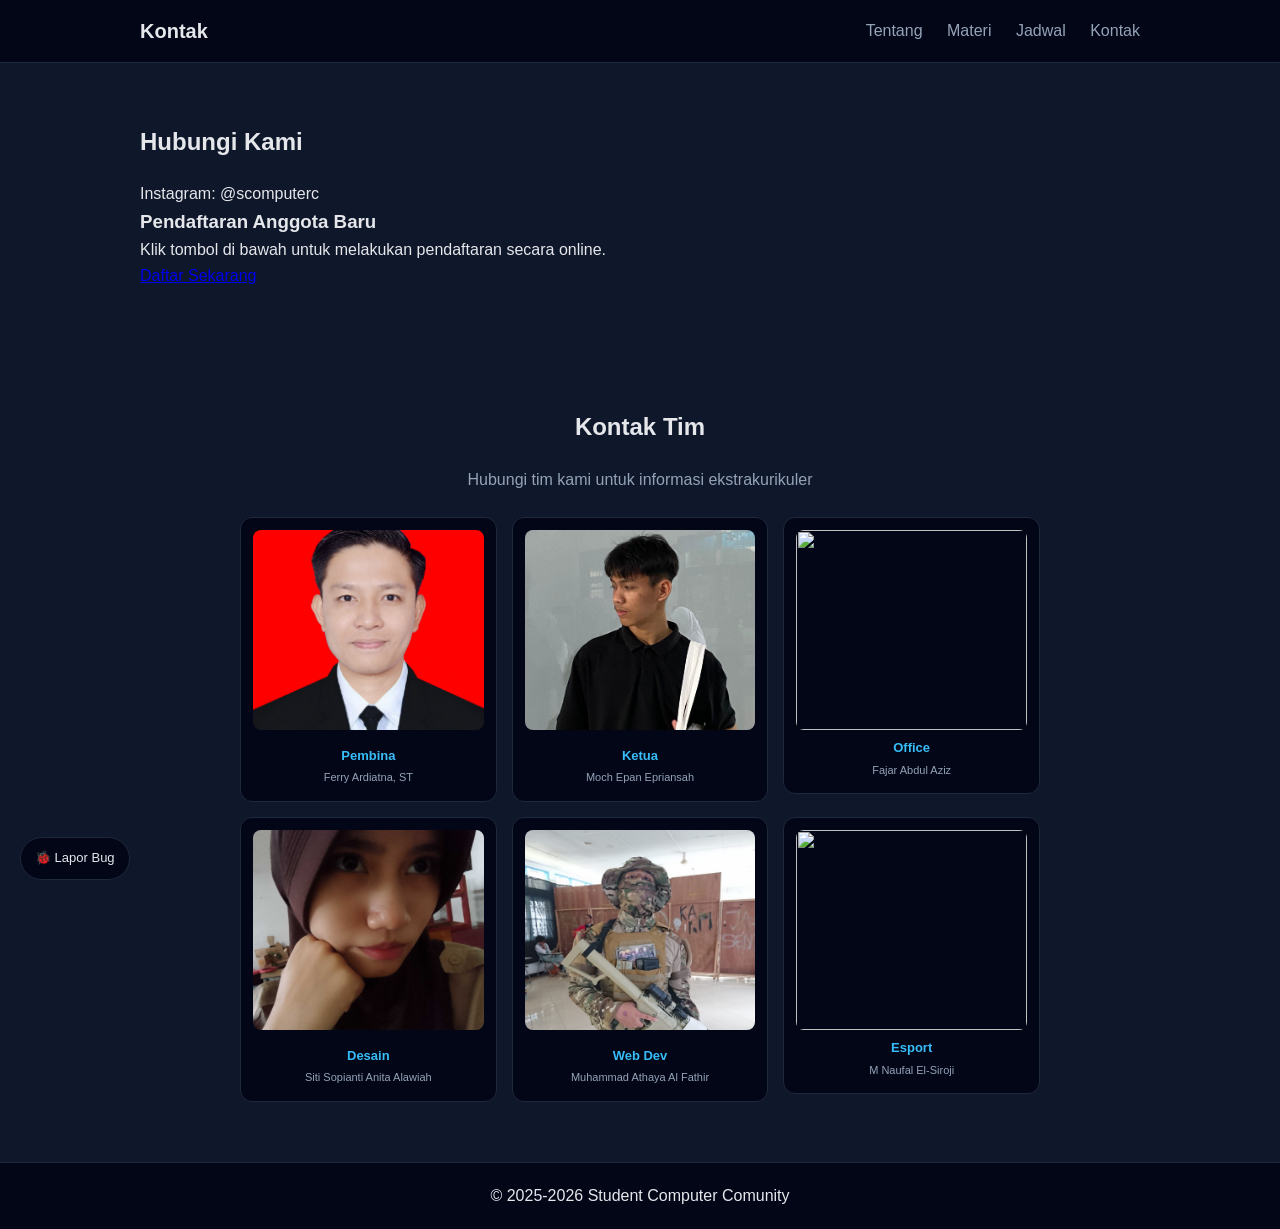
==== kontak.html @ 4fe8ccf8 "Add files via upload" ====
<!DOCTYPE html>
<html lang="id">
<head>
<meta charset="UTF-8">
<meta name="viewport" content="width=device-width, initial-scale=1.0">
<title>Student Computer Comunity</title>
<link rel="stylesheet" href="style.css">
</head>
<body>

<header>
    <div class="container">
        <h1>Kontak</h1>
        <nav>
            <a href="index.html">Tentang</a>
            <a href="materi.html">Materi</a>
            <a href="jadwal.html">Jadwal</a>
            <a href="kontak.html">Kontak</a>
        </nav>
    </div>
</header>

<section class="section">
    <div class="container">
        <h2>Hubungi Kami</h2>
        <p>Instagram: @scomputerc</p>

         <div class="daftar-box">
            <h3>Pendaftaran Anggota Baru</h3>
            <p>Klik tombol di bawah untuk melakukan pendaftaran secara online.</p>

            <a href="https://docs.google.com/forms/d/e/1FAIpQLSdtZOhZoq8xDYzt17m156PNuku2WBu5T53RCwvS0XyKBV5E-A/viewform" target="_blank" class="btn-primary">
                Daftar Sekarang </a>
    </div>
</section>
<!-- SECTION KONTAK -->

<section class="section">
    <div class="container">
        <h2 style="text-align:center;">Kontak Tim</h2>
        <p style="text-align:center; color:#94a3b8; margin-bottom:25px;">
            Hubungi tim kami untuk informasi ekstrakurikuler
        </p>


    <div class="grid-kontak">

        <!-- PEMBINA -->
        <a href="https://wa.me/6281234567890" target="_blank" class="contact-link">
            <div class="contact-card">
                <img src="aset/pak1.jpeg">
                <h3>Pembina</h3>
                <p>Ferry Ardiatna, ST</p>
            </div>
        </a>

        <!-- KETUA -->
        <a href="https://wa.me/6285861412070" target="_blank" class="contact-link">
            <div class="contact-card">
                <img src="aset/evan.jpeg">
                <h3>Ketua</h3>
                <p>Moch Epan Epriansah</p>
            </div>
        </a>

        <!-- OFFICE -->
        <a href="https://wa.me/6285924184697" target="_blank" class="contact-link">
            <div class="contact-card">
                <img src="aset/Fajar.jpeg">
                <h3>Office</h3>
                <p>Fajar Abdul Aziz</p>
            </div>
        </a>

        <!-- DESAIN -->
        <a href="https://wa.me/6289526590688" target="_blank" class="contact-link">
            <div class="contact-card">
                <img src="aset/nita.jpeg">
                <h3>Desain</h3>
                <p>Siti Sopianti Anita Alawiah</p>
            </div>
        </a>

        <!-- WEB -->
        <a href="https://wa.me/6285220540079" target="_blank" class="contact-link">
            <div class="contact-card">
                <img src="aset/gw2.jpeg">
                <h3>Web Dev</h3>
                <p>Muhammad Athaya Al Fathir</p>
            </div>
        </a>

        <!-- ESPORT -->
        <a href="https://wa.me/6283893235181" target="_blank" class="contact-link">
            <div class="contact-card">
                <img src="aset/Nopal.jpeg">
                <h3>Esport</h3>
                <p>M Naufal El-Siroji</p>
            </div>
        </a>

    </div>
</div>


</section>

<style>
/* GRID RAPAT & GAK BOLONG */
.grid-kontak {
    display: grid;
    grid-template-columns: repeat(3, 1fr);
    gap: 15px;
    max-width: 800px;
    margin: auto;
}

/* RESPONSIVE */
@media (max-width: 768px) {
    .grid-kontak {
        grid-template-columns: repeat(2, 1fr);
    }
}

@media (max-width: 480px) {
    .grid-kontak {
        grid-template-columns: 1fr;
    }
}

/* LINK */
.contact-link {
    text-decoration: none;
    color: inherit;
}

/* CARD COMPACT */
.contact-card {
    background: #020617;
    padding: 12px;
    border-radius: 12px;
    border: 1px solid #1e293b;
    text-align: center;
    transition: 0.25s;
}

/* HOVER */
.contact-card:hover {
    transform: translateY(-4px);
    border-color: #38bdf8;
}

/* FOTO */
.contact-card img {
    width: 100%;
    height: 200px;
    object-fit: cover;
    border-radius: 8px;
    margin-bottom: 8px;
}

/* TEXT */
.contact-card h3 {
    font-size: 13px;
    margin-bottom: 3px;
    color: #38bdf8;
}

.contact-card p {
    font-size: 11px;
    margin: 2px 0;
    color: #94a3b8;
}
</style>

<!-- TOMBOL LAPOR BUG -->

<a href="https://wa.me/6285220540079?text=Halo%20saya%20ingin%20melaporkan%20bug%20di%20website%20SCC"
target="_blank"
class="bug-button">
🐞 Lapor Bug </a>

<style>
.bug-button {
    position: fixed;
    bottom: 20px;
    left: 20px;
    background: #020617;
    color: #e5e7eb;
    padding: 10px 14px;
    border-radius: 25px;
    border: 1px solid #1e293b;
    font-size: 13px;
    text-decoration: none;
    transition: 0.3s;
    z-index: 999;
}

/* HOVER */
.bug-button:hover {
    background: #38bdf8;
    color: #020617;
    transform: translateY(-2px);
}

/* KLIK */
.bug-button:active {
    transform: scale(0.95);
}
</style>
<footer>
    <p>© 2025-2026 Student Computer Comunity</p>
</footer>
</body>
</html>
---- style.css ----
* {
    margin: 0;
    padding: 0;
    box-sizing: border-box;
    font-family: "Segoe UI", Arial, sans-serif;
}

body {
    background: #0f172a;
    color: #e5e7eb;
    line-height: 1.6;
}

/* container */
.container {
    width: 90%;
    max-width: 1000px;
    margin: auto;
}

/* header */
header {
    background: #020617;
    border-bottom: 1px solid #1e293b;
}

header .container {
    display: flex;
    justify-content: space-between;
    align-items: center;
    padding: 15px 0;
}

header h1 {
    font-size: 20px;
}

nav a {
    margin-left: 20px;
    text-decoration: none;
    color: #94a3b8;
    transition: 0.2s;
}

nav a:hover {
    color: #38bdf8;
}

/* hero */
.hero {
    padding: 80px 0;
    text-align: center;
}

.hero h2 {
    font-size: 32px;
    margin-bottom: 10px;
}

.hero p {
    color: #94a3b8;
}

/* section */
.section {
    padding: 60px 0;
}

.section h2 {
    margin-bottom: 20px;
}

.section.alt {
    background: #020617;
}

/* section1 */
.section1 {
    padding: 60px 0;
    text-align: center;
}

.section1 h2 {
    margin-bottom: 20px;
}

.section1.alt {
    background: #020617;
}

/* grid */
.grid {
    display: grid;
    grid-template-columns: repeat(auto-fit, minmax(250px, 1fr));
    gap: 10px;
}

/* card */
.card {
    background: #020617;
    padding: 20px;
    border-radius: 10px;
    border: 1px solid #1e293b;
    transition: 0.3s;
}

.card:hover {
    transform: translateY(-5px);
    border-color: #38bdf8;
}

/* card1 */
.card1 {
    background: #020617;
    padding: 20px;
    border-radius: 10px;
    border: 1px solid #1e293b;
    transition: 0.3s;
}

.card1:hover {
    transform: translateY(-5px);
    border-color: #38bdf8;
}

.profile-card img {
width: 50%;
height: 50px; /* dipendekin biar gak makan tempat */
object-fit: cover;
}

/* jadwal */
.jadwal li {
    list-style: none;
    margin: 10px 0;
}

.jadwal span {
    display: inline-block;
    width: 80px;
    font-weight: bold;
}

/* footer */
footer {
    text-align: center;
    padding: 20px;
    background: #020617;
    border-top: 1px solid #1e293b;
}
.link {
    text-decoration: none;
    color: inherit;
    display: block;
}

.card {
    cursor: pointer;
}
/* CARD */
.profile-card {
background: #020617;
border-radius: 15px;
width: 260px; /* diperkecil */
border: 1px solid #1e293b;
overflow: hidden;
transition: 0.3s;
}

.profile-card:hover {
transform: translateY(-5px);
border-color: #38bdf8;
}

/* FOTO */
.profile-card img {
width: 100%;
height: 250px; /* dipendekin biar gak makan tempat */
object-fit: cover;
}

/* ISI */
.profile-card .content {
padding: 12px;
font-size: 12px; /* kecil tapi masih kebaca */
line-height: 1.4;
}

/* JUDUL */
.profile-card h3 {
font-size: 14px;
margin-bottom: 6px;
}

/* PARAGRAF */
.profile-card p {
margin: 3px 0;
}

/* GRID BIAR GAK PANJANG KE BAWAH */
.grid-info {
display: grid;
grid-template-columns: 1fr 1fr;
gap: 8px;
margin-top: 5px;
}

/* LIST */
.profile-card ul {
padding-left: 15px;
margin: 3px 0;
}

.profile-card li {
margin-bottom: 2px;
font-size: 11px;
}

/* BIAR KIRI - KANAN */
.profile-group {
    display: flex;
    justify-content: center;
    gap: 30px;
    flex-wrap: wrap;
}

.grid1 {
    display: grid;
    grid-template-columns: repeat(auto-fit, minmax(250px, 1fr));
    gap: 15px;
}

.card1 img {
    width: 100%;
    height: 200px;
    object-fit: cover;
    border-radius: 10px;
}

.lightbox {
    display: none;
    position: fixed;
    z-index: 999;
    top: 0;
    left: 0;
    width: 100%;
    height: 100%;
    background: rgba(0,0,0,0.9);
    justify-content: center;
    align-items: center;
}

.lightbox-img {
    max-width: 80%;
    max-height: 80%;
    border-radius: 10px;
}

.close {
    position: absolute;
    top: 20px;
    right: 30px;
    font-size: 30px;
    color: white;
    cursor: pointer;
}

.judul-kategori {
    margin: 25px 0 10px;
    font-size: 18px;
}

/* BARIS FOTO */
.karya-row {
    display: flex;
    gap: 15px;
    overflow-x: auto; /* bisa di scroll samping */
    padding-bottom: 10px;
}

/* GAMBAR */
.karya-row img {
    width: 200px;
    height: 140px;
    object-fit: cover;
    border-radius: 10px;
    flex-shrink: 0;
    cursor: pointer;
    transition: 0.3s;
}

.karya-row img:hover {
    transform: scale(1.05);

}.karya-row::-webkit-scrollbar {
    display: none;
}

.karya-item {
    text-align: center;
    flex-shrink: 0;
}

.karya-item p {
    margin-top: 6px;
    font-size: 12px;
    color: #94a3b8;
}

.karya-wrapper {
    position: relative;
    display: flex;
    align-items: center;
}

.karya-row {
    display: flex;
    gap: 15px;
    overflow: hidden;
    scroll-behavior: smooth;
}

/* tombol panah */
.arrow {
    background: rgba(0,0,0,0.6);
    border: none;
    color: white;
    font-size: 20px;
    padding: 10px;
    cursor: pointer;
    border-radius: 50%;
    position: absolute;
    z-index: 2;
    transition: 0.3s;
}

.arrow:hover {
    background: #38bdf8;
}

/* posisi */
.arrow.left {
    left: -10px;
}

.arrow.right {
    right: -10px;
}

.card h3 {
    margin-bottom: 10px;
    color: #38bdf8;
}

.card p {
    font-size: 14px;
    margin: 4px 0;
}
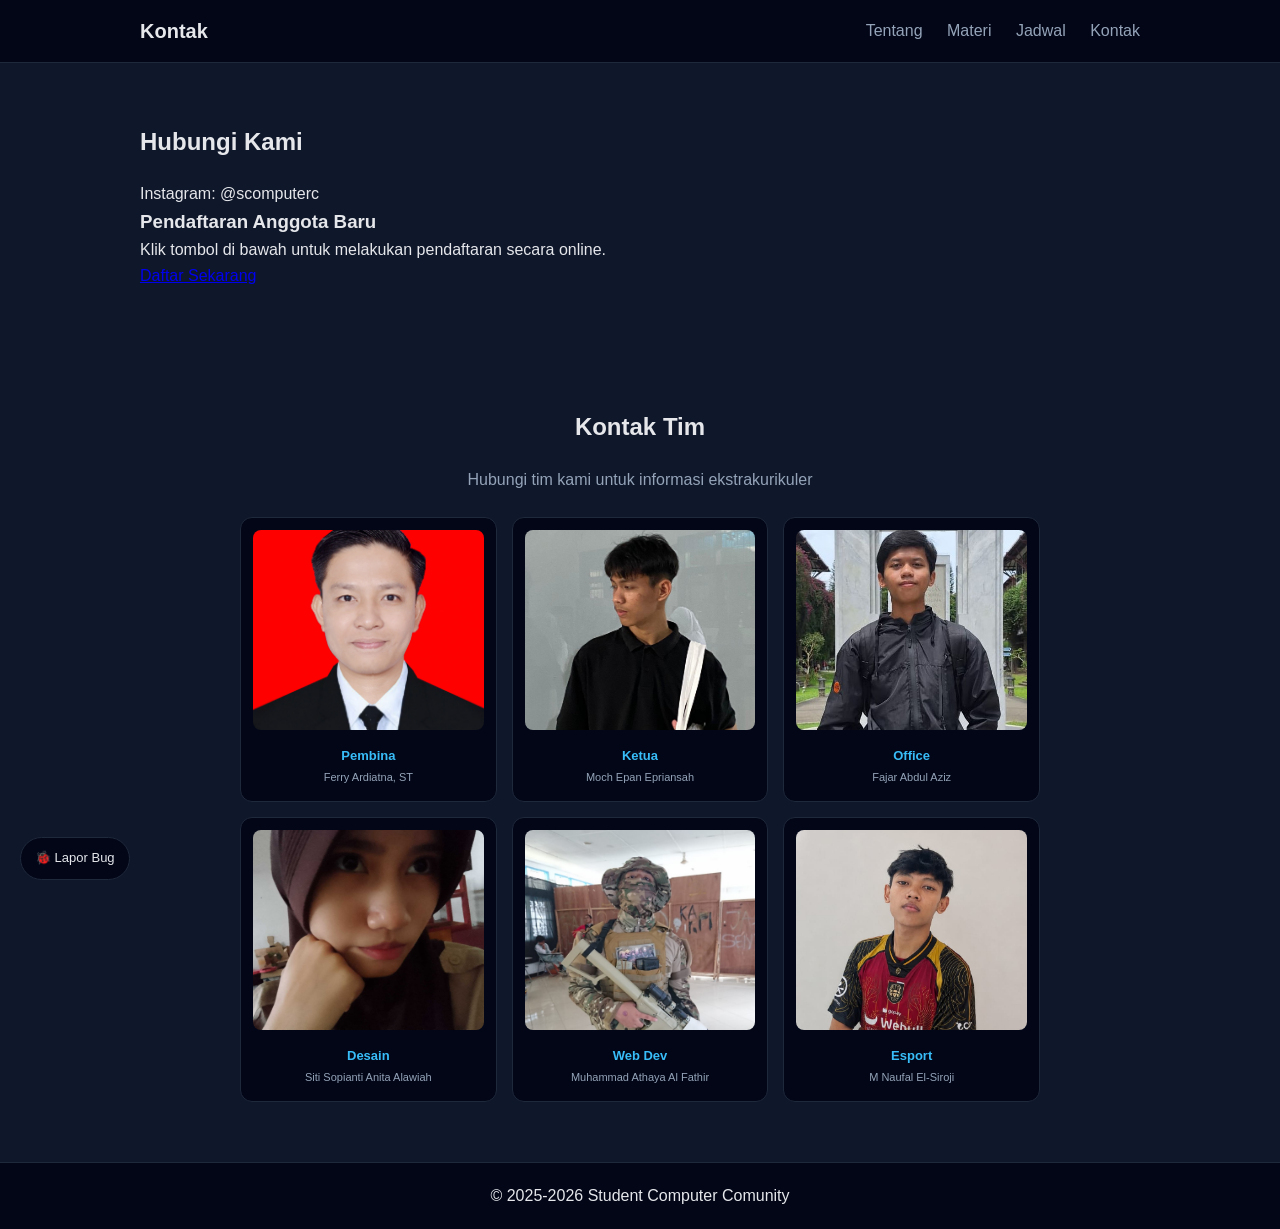
==== commit f6bb7773: "Update kontak.html" ====
--- a/kontak.html
+++ b/kontak.html
@@ -66,7 +66,7 @@
         <!-- OFFICE -->
         <a href="https://wa.me/6285924184697" target="_blank" class="contact-link">
             <div class="contact-card">
-                <img src="aset/Fajar.jpeg">
+                <img src="aset/fajar.jpeg">
                 <h3>Office</h3>
                 <p>Fajar Abdul Aziz</p>
             </div>
@@ -93,7 +93,7 @@
         <!-- ESPORT -->
         <a href="https://wa.me/6283893235181" target="_blank" class="contact-link">
             <div class="contact-card">
-                <img src="aset/Nopal.jpeg">
+                <img src="aset/nopal.jpeg">
                 <h3>Esport</h3>
                 <p>M Naufal El-Siroji</p>
             </div>
@@ -212,4 +212,4 @@
     <p>© 2025-2026 Student Computer Comunity</p>
 </footer>
 </body>
-</html>         +</html>         
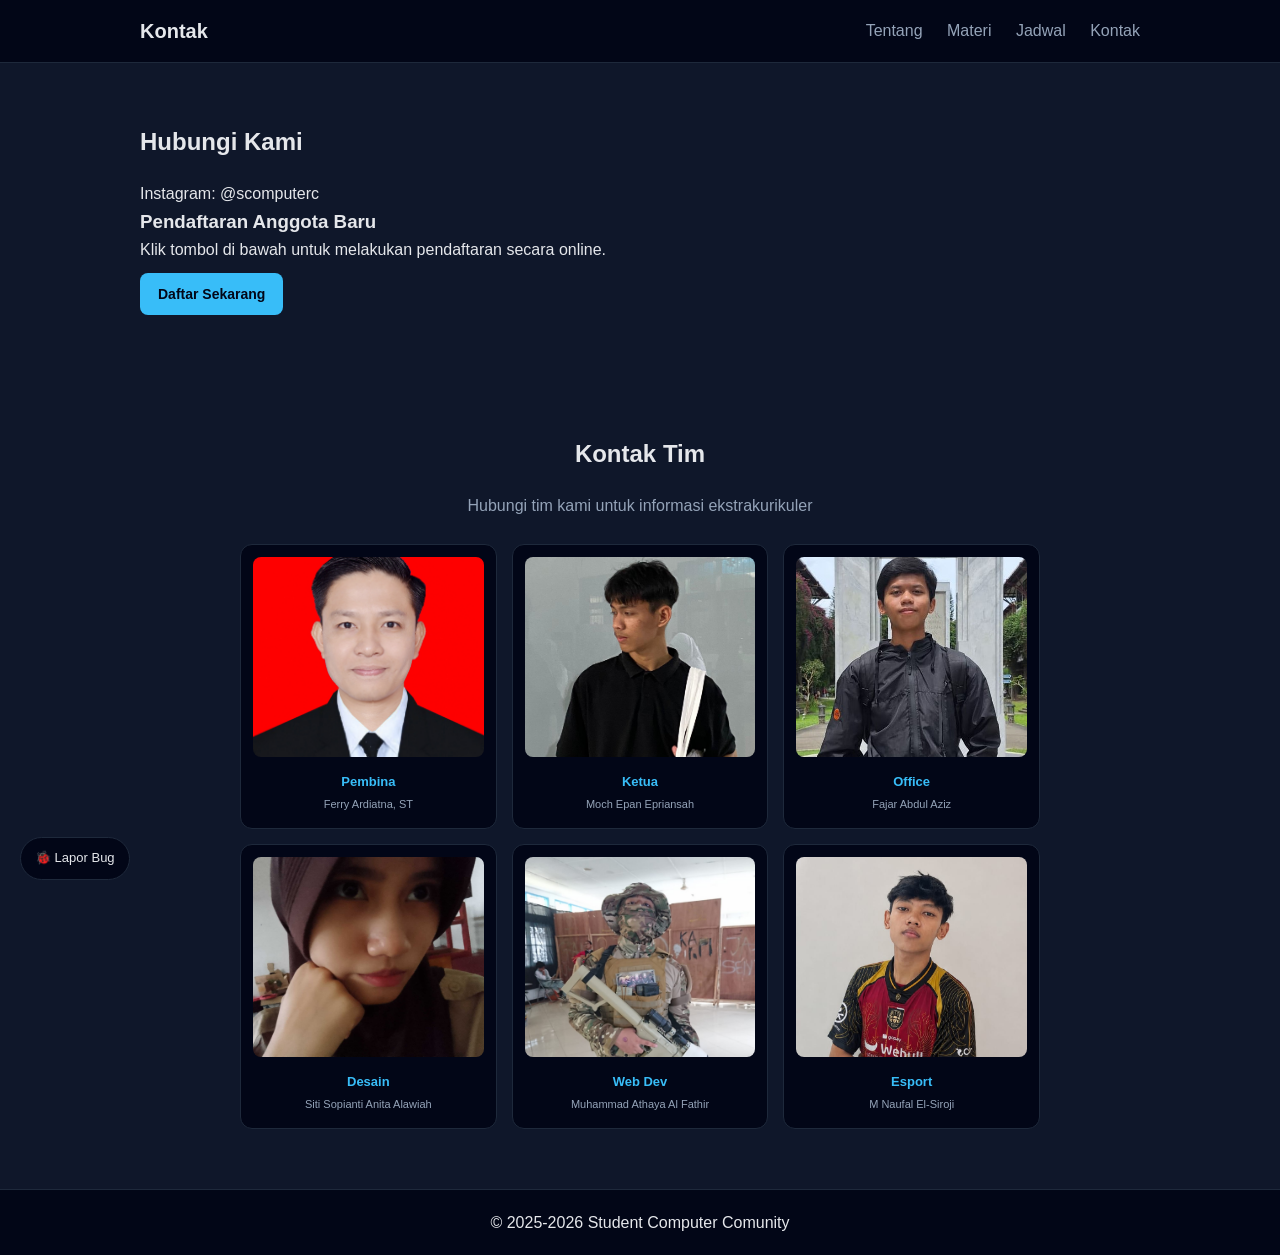
==== commit ac071199: "Fix HTML structure and update contact links" ====
--- a/kontak.html
+++ b/kontak.html
@@ -29,7 +29,7 @@
             <h3>Pendaftaran Anggota Baru</h3>
             <p>Klik tombol di bawah untuk melakukan pendaftaran secara online.</p>
 
-            <a href="https://docs.google.com/forms/d/e/1FAIpQLSdtZOhZoq8xDYzt17m156PNuku2WBu5T53RCwvS0XyKBV5E-A/viewform" target="_blank" class="btn-primary">
+            <a href="https://docs.google.com/forms/d/e/1FAIpQLSeu6NscI8KH7SRXEQxO1yB6qIVTF4rXGdcJQSAB2-ouNjlskg/viewform?usp=send_form" target="_blank" class="btn-primary">
                 Daftar Sekarang </a>
     </div>
 </section>
@@ -46,7 +46,7 @@
     <div class="grid-kontak">
 
         <!-- PEMBINA -->
-        <a href="https://wa.me/6281234567890" target="_blank" class="contact-link">
+        <a href="https://wa.me/6282126043673" target="_blank" class="contact-link">
             <div class="contact-card">
                 <img src="aset/pak1.jpeg">
                 <h3>Pembina</h3>
--- a/style.css
+++ b/style.css
@@ -355,4 +355,33 @@
 .card p {
     font-size: 14px;
     margin: 4px 0;
-}+}
+
+/* TOMBOL DAFTAR */
+.btn-primary {
+    display: inline-block;
+    margin-top: 10px;
+    padding: 10px 18px;
+    background: #38bdf8;
+    color: #020617;
+    text-decoration: none;
+    border-radius: 8px;
+    font-size: 14px;
+    font-weight: 600;
+    transition: 0.3s;
+}
+
+/* HOVER */
+.btn-primary:hover {
+    background: #0ea5e9;
+    transform: translateY(-2px);
+}
+
+/* KLIK */
+.btn-primary:active {
+    transform: scale(0.95);
+}
+
+.btn-primary:hover {
+    box-shadow: 0 0 10px #38bdf8;
+}
